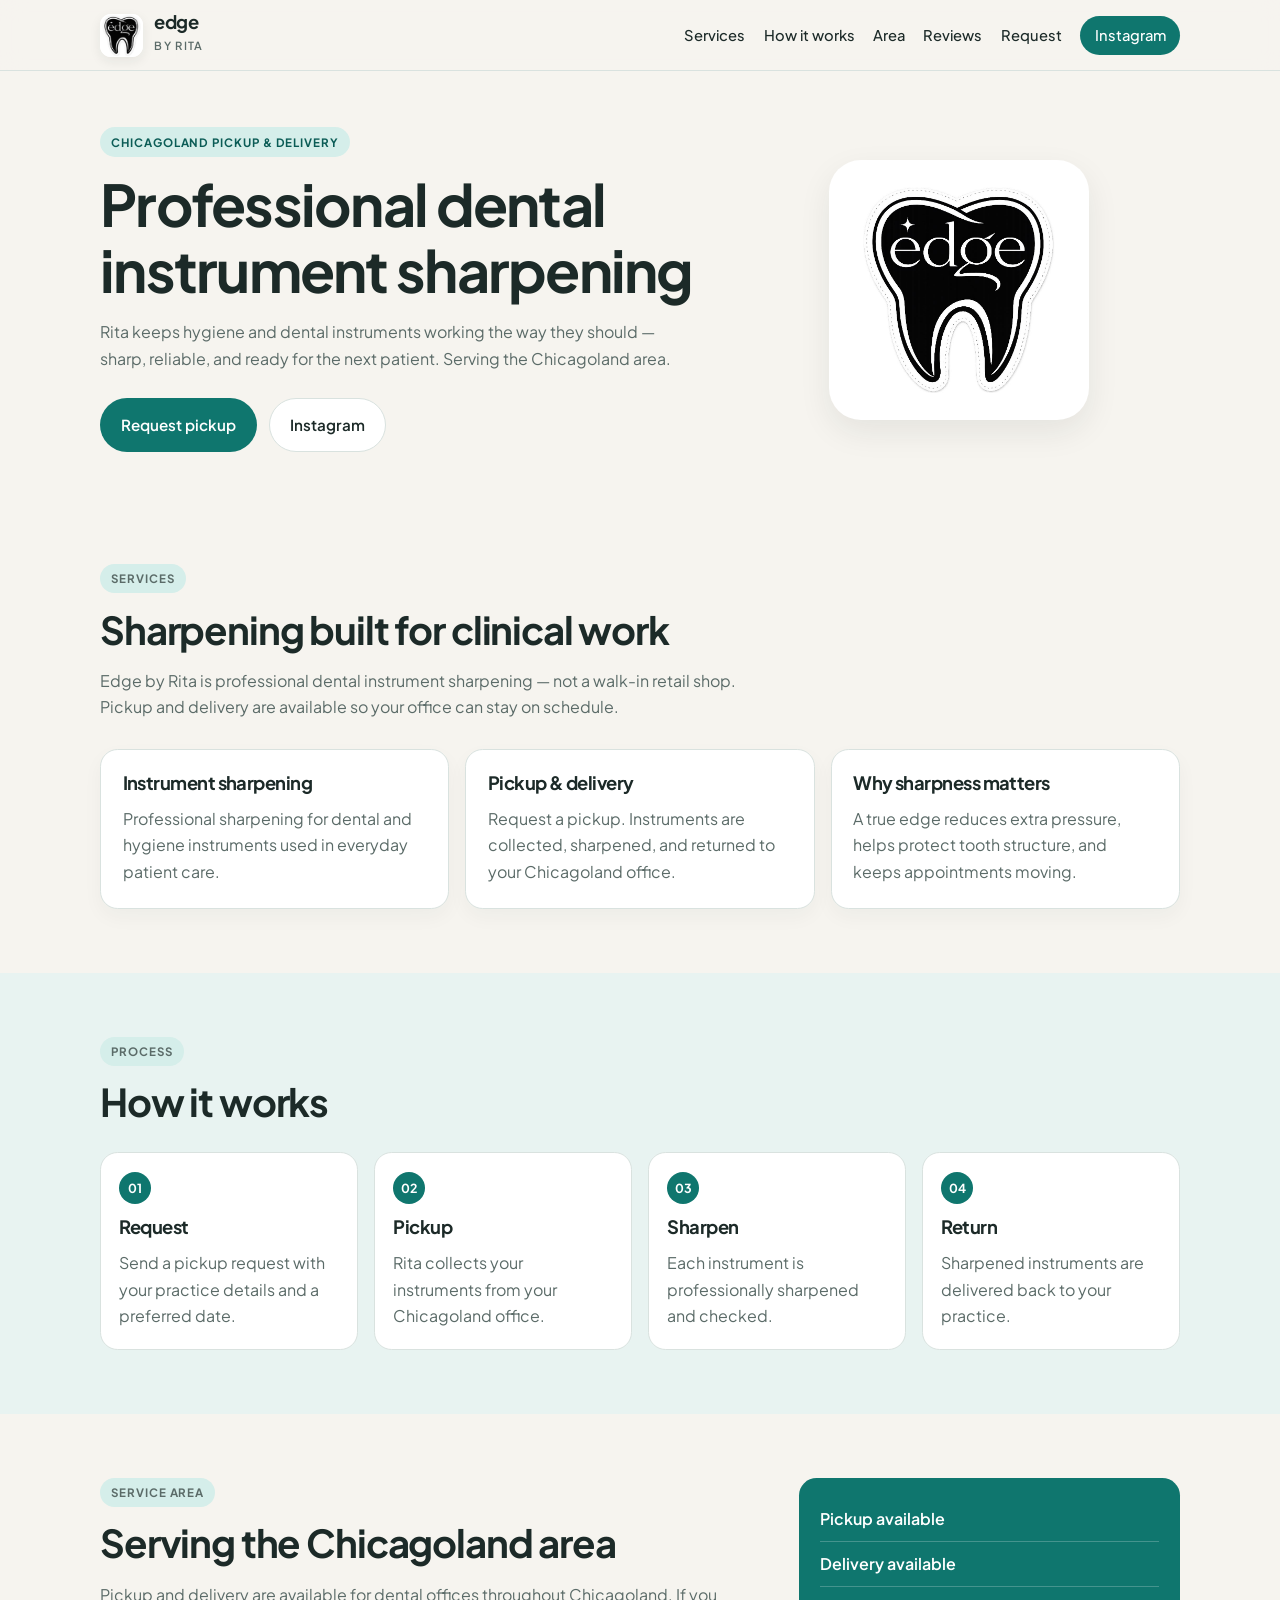
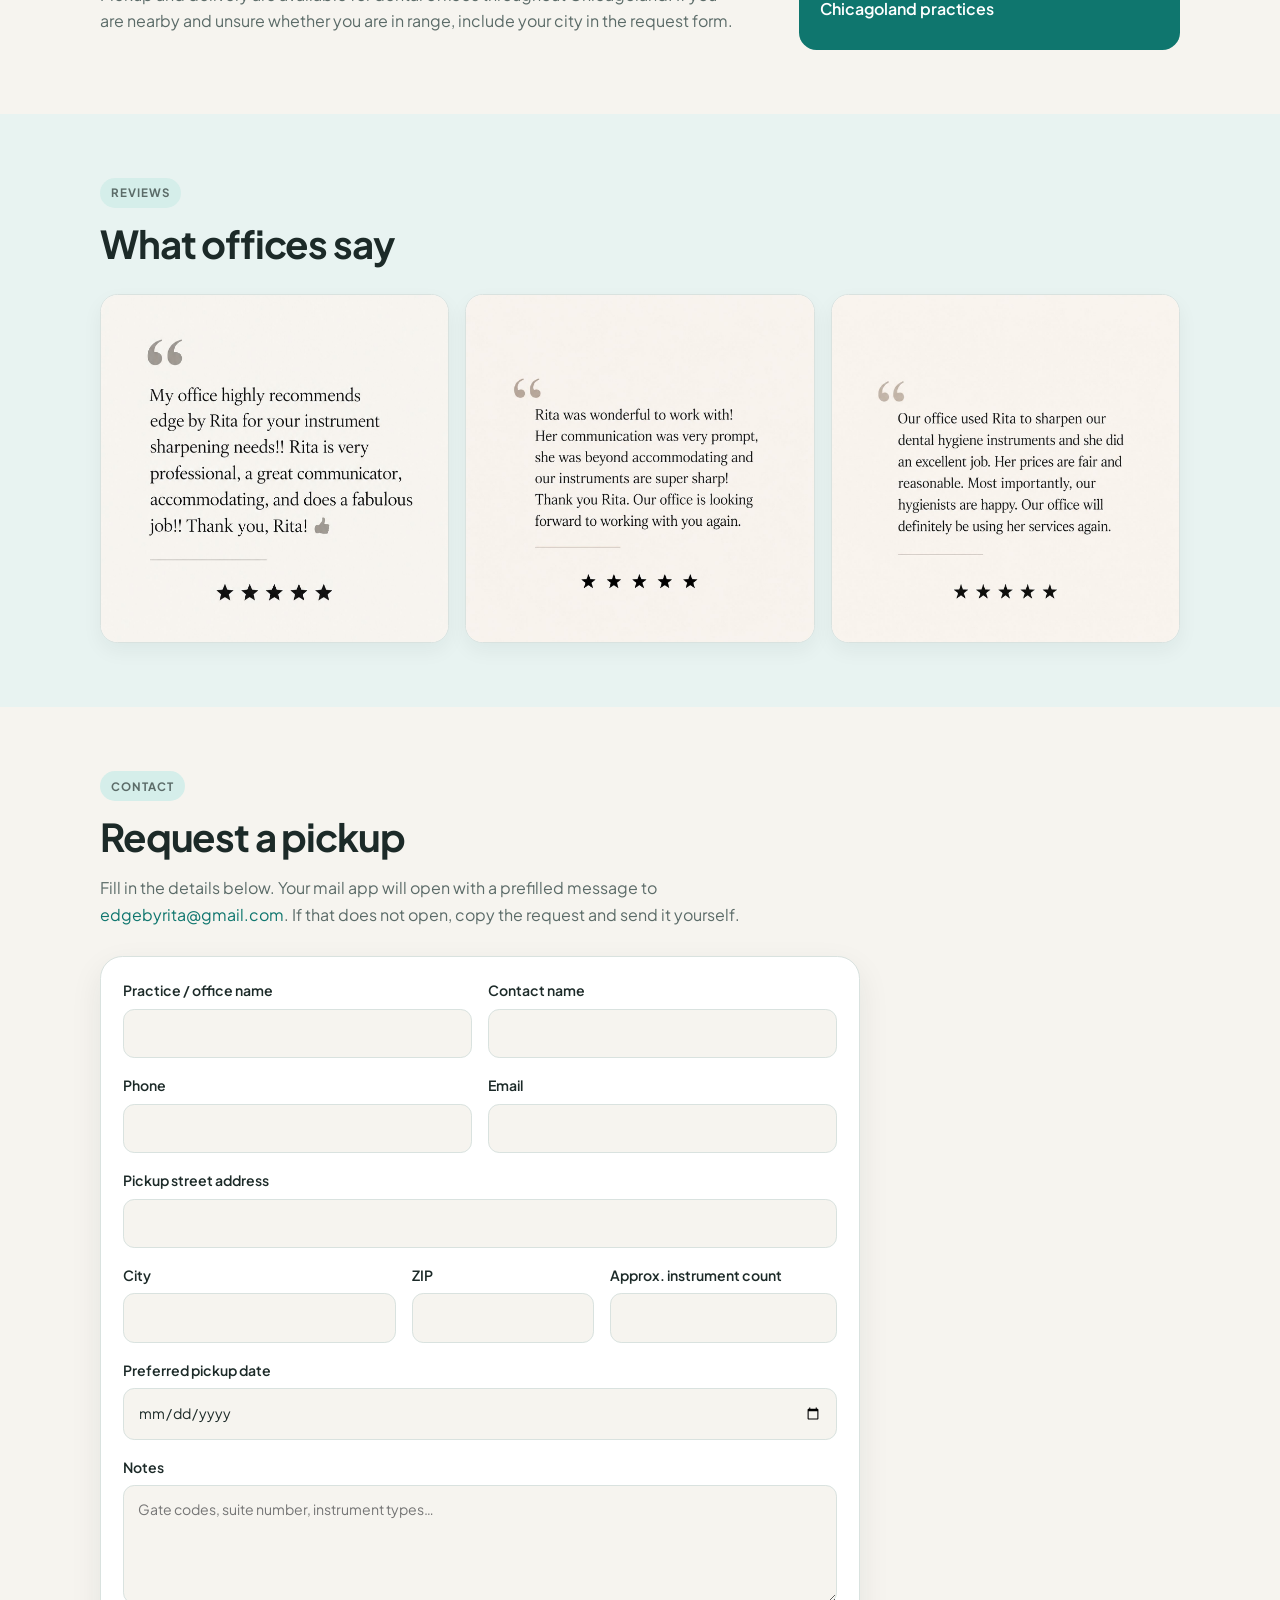
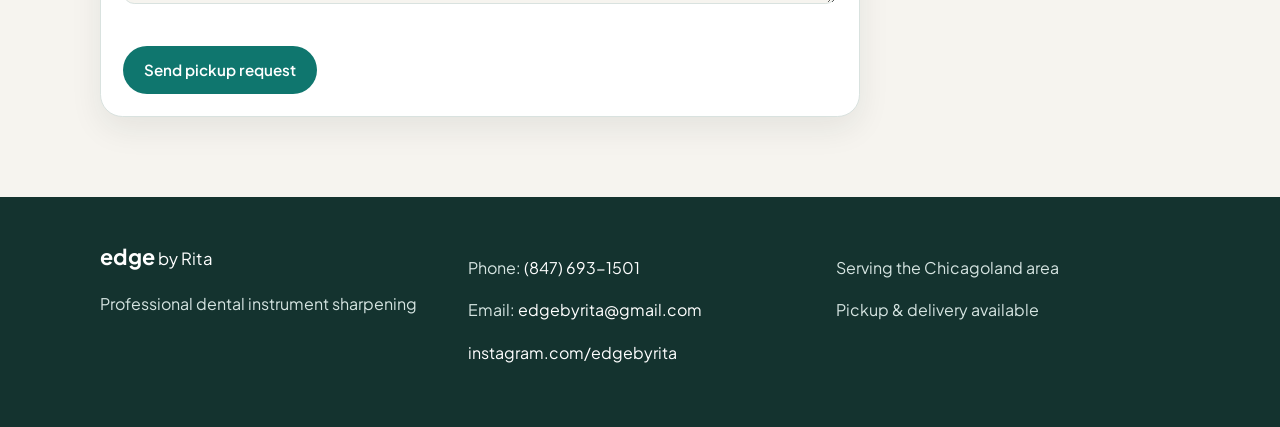
==== index.html @ f6e68519 "Add Edge by Rita marketing site with pickup request form. Co-authored-by: Cursor <cursoragent@cursor" ====
<!DOCTYPE html>
<html lang="en">
<head>
  <meta charset="UTF-8">
  <meta name="viewport" content="width=device-width, initial-scale=1.0">
  <title>Edge by Rita | Dental Instrument Sharpening — Chicagoland</title>
  <meta name="description" content="Professional dental instrument sharpening with pickup and delivery. Serving the Chicagoland area. Request a pickup from Edge by Rita.">
  <link rel="icon" href="assets/logo.png" type="image/png">
  <link rel="preconnect" href="https://fonts.googleapis.com">
  <link rel="preconnect" href="https://fonts.gstatic.com" crossorigin>
  <link href="https://fonts.googleapis.com/css2?family=Plus+Jakarta+Sans:wght@400;500;600;700&display=swap" rel="stylesheet">
  <link rel="stylesheet" href="styles.css">
</head>
<body>
  <a class="skip-link" href="#main">Skip to content</a>

  <header class="site-header" id="top">
    <div class="header-inner">
      <a class="brand" href="#top">
        <img src="assets/logo.png" alt="Edge by Rita logo">
        <span>
          <strong>edge</strong>
          <em>by Rita</em>
        </span>
      </a>
      <button class="nav-toggle" type="button" aria-expanded="false" aria-controls="site-nav" aria-label="Open menu">
        <span></span>
        <span></span>
        <span></span>
      </button>
      <nav class="site-nav" id="site-nav" aria-label="Primary">
        <a href="#services">Services</a>
        <a href="#how">How it works</a>
        <a href="#area">Area</a>
        <a href="#reviews">Reviews</a>
        <a href="#request">Request</a>
        <a class="nav-instagram" href="https://www.instagram.com/edgebyrita" target="_blank" rel="noopener noreferrer">Instagram</a>
      </nav>
    </div>
  </header>

  <main id="main">
    <section class="hero">
      <div class="hero-copy">
        <p class="eyebrow">Chicagoland pickup &amp; delivery</p>
        <h1>Professional dental instrument sharpening</h1>
        <p class="lede">Rita keeps hygiene and dental instruments working the way they should — sharp, reliable, and ready for the next patient. Serving the Chicagoland area.</p>
        <div class="hero-actions">
          <a class="btn btn-primary" href="#request">Request pickup</a>
          <a class="btn btn-ghost" href="https://www.instagram.com/edgebyrita" target="_blank" rel="noopener noreferrer">Instagram</a>
        </div>
      </div>
      <div class="hero-visual">
        <img src="assets/logo.png" alt="Edge by Rita tooth logo">
      </div>
    </section>

    <section class="section" id="services">
      <div class="section-head">
        <p class="eyebrow">Services</p>
        <h2>Sharpening built for clinical work</h2>
        <p>Edge by Rita is professional dental instrument sharpening — not a walk-in retail shop. Pickup and delivery are available so your office can stay on schedule.</p>
      </div>
      <div class="card-grid">
        <article class="card">
          <h3>Instrument sharpening</h3>
          <p>Professional sharpening for dental and hygiene instruments used in everyday patient care.</p>
        </article>
        <article class="card">
          <h3>Pickup &amp; delivery</h3>
          <p>Request a pickup. Instruments are collected, sharpened, and returned to your Chicagoland office.</p>
        </article>
        <article class="card">
          <h3>Why sharpness matters</h3>
          <p>A true edge reduces extra pressure, helps protect tooth structure, and keeps appointments moving.</p>
        </article>
      </div>
    </section>

    <section class="section section-alt" id="how">
      <div class="section-head">
        <p class="eyebrow">Process</p>
        <h2>How it works</h2>
      </div>
      <ol class="steps">
        <li>
          <span>01</span>
          <h3>Request</h3>
          <p>Send a pickup request with your practice details and a preferred date.</p>
        </li>
        <li>
          <span>02</span>
          <h3>Pickup</h3>
          <p>Rita collects your instruments from your Chicagoland office.</p>
        </li>
        <li>
          <span>03</span>
          <h3>Sharpen</h3>
          <p>Each instrument is professionally sharpened and checked.</p>
        </li>
        <li>
          <span>04</span>
          <h3>Return</h3>
          <p>Sharpened instruments are delivered back to your practice.</p>
        </li>
      </ol>
    </section>

    <section class="section" id="area">
      <div class="split">
        <div>
          <p class="eyebrow">Service area</p>
          <h2>Serving the Chicagoland area</h2>
          <p>Pickup and delivery are available for dental offices throughout Chicagoland. If you are nearby and unsure whether you are in range, include your city in the request form.</p>
        </div>
        <ul class="area-list">
          <li>Pickup available</li>
          <li>Delivery available</li>
          <li>Chicagoland practices</li>
        </ul>
      </div>
    </section>

    <section class="section section-alt" id="reviews">
      <div class="section-head">
        <p class="eyebrow">Reviews</p>
        <h2>What offices say</h2>
      </div>
      <div class="review-grid">
        <a class="review-card" href="https://www.instagram.com/p/DdElooFuRAt/" target="_blank" rel="noopener noreferrer">
          <img src="assets/reviews/review-1.jpg" alt="Five-star review: My office highly recommends edge by Rita for instrument sharpening. Rita is professional, a great communicator, accommodating, and does a fabulous job.">
        </a>
        <a class="review-card" href="https://www.instagram.com/p/Dcvrr5fOYHe/" target="_blank" rel="noopener noreferrer">
          <img src="assets/reviews/review-2.jpg" alt="Five-star review: Rita was wonderful to work with. Communication was prompt, she was beyond accommodating, and our instruments are super sharp.">
        </a>
        <a class="review-card" href="https://www.instagram.com/p/DcoDcHaugsU/" target="_blank" rel="noopener noreferrer">
          <img src="assets/reviews/review-3.jpg" alt="Five-star review: Our office used Rita to sharpen dental hygiene instruments. Excellent job, fair prices, and our hygienists are happy.">
        </a>
      </div>
    </section>

    <section class="section" id="request">
      <div class="section-head">
        <p class="eyebrow">Contact</p>
        <h2>Request a pickup</h2>
        <p>Fill in the details below. Your mail app will open with a prefilled message to <a href="mailto:edgebyrita@gmail.com">edgebyrita@gmail.com</a>. If that does not open, copy the request and send it yourself.</p>
      </div>

      <form class="pickup-form" id="pickup-form" novalidate>
        <div class="form-row">
          <label>
            Practice / office name
            <input type="text" name="practice" autocomplete="organization" required>
          </label>
          <label>
            Contact name
            <input type="text" name="contact" autocomplete="name" required>
          </label>
        </div>
        <div class="form-row">
          <label>
            Phone
            <input type="tel" name="phone" autocomplete="tel" required>
          </label>
          <label>
            Email
            <input type="email" name="email" autocomplete="email" required>
          </label>
        </div>
        <label>
          Pickup street address
          <input type="text" name="street" autocomplete="street-address" required>
        </label>
        <div class="form-row form-row-3">
          <label>
            City
            <input type="text" name="city" autocomplete="address-level2" required>
          </label>
          <label>
            ZIP
            <input type="text" name="zip" autocomplete="postal-code" required>
          </label>
          <label>
            Approx. instrument count
            <input type="number" name="count" min="1" step="1" required>
          </label>
        </div>
        <label>
          Preferred pickup date
          <input type="date" name="date" required>
        </label>
        <label>
          Notes
          <textarea name="notes" rows="4" placeholder="Gate codes, suite number, instrument types…"></textarea>
        </label>
        <p class="form-error" id="form-error" hidden></p>
        <div class="form-actions">
          <button class="btn btn-primary" type="submit">Send pickup request</button>
          <button class="btn btn-ghost" type="button" id="copy-details" hidden>Copy request details</button>
        </div>
        <p class="form-success" id="form-success" hidden role="status"></p>
      </form>
    </section>
  </main>

  <footer class="site-footer">
    <div class="footer-inner">
      <div>
        <p class="brand-foot"><strong>edge</strong> by Rita</p>
        <p>Professional dental instrument sharpening</p>
      </div>
      <div>
        <p>Phone: <a href="tel:+18476931501">(847) 693-1501</a></p>
        <p>Email: <a href="mailto:edgebyrita@gmail.com">edgebyrita@gmail.com</a></p>
        <p><a href="https://www.instagram.com/edgebyrita" target="_blank" rel="noopener noreferrer">instagram.com/edgebyrita</a></p>
      </div>
      <div>
        <p>Serving the Chicagoland area</p>
        <p>Pickup &amp; delivery available</p>
      </div>
    </div>
  </footer>

  <script src="script.js"></script>
</body>
</html>
---- styles.css ----
:root {
  --bg: #f6f4ef;
  --bg-card: #ffffff;
  --bg-tint: #e8f3f1;
  --ink: #1c2a28;
  --muted: #5b6b68;
  --accent: #0f766e;
  --accent-dark: #0b5c56;
  --accent-soft: #d5eeea;
  --line: #d9e2df;
  --danger: #b42318;
  --ok: #17663a;
  --shadow: 0 12px 32px rgba(28, 42, 40, 0.08);
  --radius: 1.1rem;
  --sans: "Plus Jakarta Sans", system-ui, sans-serif;
}

*,
*::before,
*::after {
  box-sizing: border-box;
}

html {
  scroll-behavior: smooth;
}

body {
  margin: 0;
  background: var(--bg);
  color: var(--ink);
  font-family: var(--sans);
  font-weight: 400;
  line-height: 1.65;
}

img {
  max-width: 100%;
  display: block;
}

a {
  color: var(--accent);
  text-decoration: none;
}

a:hover {
  text-decoration: underline;
}

.skip-link {
  position: absolute;
  left: 1rem;
  top: -3rem;
  background: var(--accent);
  color: #fff;
  padding: 0.5rem 0.75rem;
  z-index: 100;
  border-radius: 0.4rem;
}

.skip-link:focus {
  top: 1rem;
}

.site-header {
  position: sticky;
  top: 0;
  z-index: 20;
  background: rgba(246, 244, 239, 0.92);
  backdrop-filter: blur(12px);
  border-bottom: 1px solid var(--line);
}

.header-inner,
.section,
.hero,
.footer-inner {
  width: min(1080px, calc(100% - 2rem));
  margin-inline: auto;
}

.header-inner {
  display: flex;
  align-items: center;
  justify-content: space-between;
  gap: 1rem;
  min-height: 4.4rem;
}

.brand {
  display: flex;
  align-items: center;
  gap: 0.7rem;
  color: var(--ink);
  text-decoration: none;
}

.brand img {
  width: 2.7rem;
  height: 2.7rem;
  object-fit: contain;
  background: #fff;
  border-radius: 0.7rem;
  box-shadow: 0 4px 12px rgba(28, 42, 40, 0.08);
}

.brand strong {
  font-size: 1.15rem;
  font-weight: 700;
  display: block;
  line-height: 1;
  letter-spacing: -0.03em;
}

.brand em {
  font-style: normal;
  font-size: 0.7rem;
  letter-spacing: 0.12em;
  text-transform: uppercase;
  color: var(--muted);
  font-weight: 600;
}

.site-nav {
  display: flex;
  align-items: center;
  gap: 1.15rem;
}

.site-nav a {
  color: var(--ink);
  font-size: 0.92rem;
  font-weight: 500;
}

.nav-instagram {
  background: var(--accent);
  color: #fff !important;
  padding: 0.45rem 0.9rem;
  border-radius: 999px;
}

.nav-instagram:hover {
  background: var(--accent-dark);
  text-decoration: none;
}

.nav-toggle {
  display: none;
  width: 2.5rem;
  height: 2.5rem;
  border: 1px solid var(--line);
  background: var(--bg-card);
  border-radius: 0.6rem;
  padding: 0.55rem;
  flex-direction: column;
  justify-content: space-between;
}

.nav-toggle span {
  display: block;
  height: 2px;
  background: var(--ink);
  border-radius: 2px;
}

.hero {
  display: grid;
  grid-template-columns: 1.15fr 0.85fr;
  gap: 2.5rem;
  align-items: center;
  padding: 3.5rem 0 3rem;
}

.eyebrow {
  display: inline-block;
  color: var(--accent-dark);
  background: var(--accent-soft);
  letter-spacing: 0.08em;
  text-transform: uppercase;
  font-size: 0.72rem;
  font-weight: 700;
  margin: 0 0 0.9rem;
  padding: 0.32rem 0.7rem;
  border-radius: 999px;
}

h1,
h2,
h3 {
  font-weight: 700;
  line-height: 1.15;
  letter-spacing: -0.03em;
  margin: 0 0 0.8rem;
}

h1 {
  font-size: clamp(2.2rem, 4.6vw, 3.6rem);
}

h2 {
  font-size: clamp(1.7rem, 3vw, 2.4rem);
}

h3 {
  font-size: 1.15rem;
}

.lede,
.section p {
  color: var(--muted);
  max-width: 40rem;
}

.hero-actions,
.form-actions {
  display: flex;
  flex-wrap: wrap;
  gap: 0.75rem;
  margin-top: 1.6rem;
}

[hidden] {
  display: none !important;
}

.btn {
  display: inline-flex;
  align-items: center;
  justify-content: center;
  padding: 0.85rem 1.25rem;
  border-radius: 999px;
  border: 1px solid transparent;
  font-family: var(--sans);
  font-size: 0.95rem;
  font-weight: 600;
  cursor: pointer;
  text-decoration: none;
}

.btn:hover {
  text-decoration: none;
}

.btn-primary {
  background: var(--accent);
  color: #fff;
}

.btn-primary:hover {
  background: var(--accent-dark);
}

.btn-ghost {
  background: #fff;
  color: var(--ink);
  border-color: var(--line);
}

.btn-ghost:hover {
  border-color: var(--accent);
}

.hero-visual {
  justify-self: center;
}

.hero-visual img {
  width: min(260px, 64vw);
  margin-inline: auto;
  object-fit: contain;
  background: #fff;
  border-radius: 2rem;
  box-shadow: var(--shadow);
  padding: 1.25rem;
}

.section {
  padding: 4rem 0;
  scroll-margin-top: 5rem;
}

.section-alt {
  background: var(--bg-tint);
  width: 100%;
  padding-inline: max(1rem, calc((100% - 1080px) / 2));
}

.section-head {
  margin-bottom: 1.75rem;
}

.card-grid {
  display: grid;
  grid-template-columns: repeat(3, 1fr);
  gap: 1rem;
}

.card {
  background: var(--bg-card);
  border: 1px solid var(--line);
  border-radius: var(--radius);
  padding: 1.4rem 1.35rem;
  box-shadow: 0 8px 20px rgba(28, 42, 40, 0.04);
}

.card p {
  margin: 0;
}

.steps {
  list-style: none;
  display: grid;
  grid-template-columns: repeat(4, 1fr);
  gap: 1rem;
  padding: 0;
  margin: 0;
}

.steps li {
  background: #fff;
  border: 1px solid var(--line);
  border-radius: var(--radius);
  padding: 1.2rem 1.15rem;
}

.steps span {
  display: inline-flex;
  align-items: center;
  justify-content: center;
  width: 2rem;
  height: 2rem;
  border-radius: 999px;
  background: var(--accent);
  color: #fff;
  font-size: 0.78rem;
  font-weight: 700;
  margin-bottom: 0.75rem;
}

.steps p {
  margin: 0;
}

.split {
  display: grid;
  grid-template-columns: 1.4fr 0.8fr;
  gap: 2rem;
  align-items: start;
}

.area-list {
  list-style: none;
  margin: 0;
  padding: 1.2rem 1.3rem;
  border-radius: var(--radius);
  background: var(--accent);
  color: #fff;
}

.area-list li {
  padding: 0.55rem 0;
  border-bottom: 1px solid rgba(255, 255, 255, 0.22);
  font-weight: 600;
}

.area-list li:last-child {
  border-bottom: 0;
}

.review-grid {
  display: grid;
  grid-template-columns: repeat(3, 1fr);
  gap: 1rem;
}

.review-card {
  display: block;
  background: #fff;
  border: 1px solid var(--line);
  border-radius: var(--radius);
  overflow: hidden;
  box-shadow: 0 8px 20px rgba(28, 42, 40, 0.05);
}

.review-card img {
  width: 100%;
  height: auto;
  aspect-ratio: 1;
  object-fit: cover;
}

.review-card:hover {
  outline: 2px solid var(--accent);
  text-decoration: none;
}

.pickup-form {
  display: grid;
  gap: 1rem;
  max-width: 760px;
  background: #fff;
  border: 1px solid var(--line);
  border-radius: 1.4rem;
  padding: 1.4rem;
  box-shadow: var(--shadow);
}

.form-row {
  display: grid;
  grid-template-columns: 1fr 1fr;
  gap: 1rem;
}

.form-row-3 {
  grid-template-columns: 1.2fr 0.8fr 1fr;
}

label {
  display: grid;
  gap: 0.4rem;
  font-size: 0.88rem;
  font-weight: 600;
  color: var(--ink);
}

input,
textarea {
  width: 100%;
  background: var(--bg);
  color: var(--ink);
  border: 1px solid var(--line);
  border-radius: 0.7rem;
  padding: 0.75rem 0.85rem;
  font: inherit;
  font-weight: 400;
}

input:focus,
textarea:focus {
  outline: 2px solid var(--accent);
  outline-offset: 1px;
  background: #fff;
}

input.invalid,
textarea.invalid {
  border-color: var(--danger);
}

.form-error {
  color: var(--danger);
  margin: 0;
}

.form-success {
  color: var(--ok);
  margin: 0.5rem 0 0;
  white-space: pre-wrap;
}

.site-footer {
  background: #14332f;
  color: #d5e4e1;
  padding: 2.6rem 0 2.8rem;
  margin-top: 1rem;
}

.footer-inner {
  display: grid;
  grid-template-columns: repeat(3, 1fr);
  gap: 1.5rem;
}

.footer-inner a {
  color: #fff;
}

.brand-foot {
  color: #fff;
  font-size: 1.05rem;
  margin-top: 0;
}

.brand-foot strong {
  font-size: 1.35rem;
}

@media (max-width: 860px) {
  .hero,
  .card-grid,
  .review-grid,
  .steps,
  .split,
  .footer-inner,
  .form-row,
  .form-row-3 {
    grid-template-columns: 1fr;
  }

  .nav-toggle {
    display: flex;
  }

  .site-nav {
    display: none;
    position: absolute;
    inset: 4.4rem 1rem auto;
    background: #fff;
    border: 1px solid var(--line);
    border-radius: 1rem;
    flex-direction: column;
    align-items: stretch;
    padding: 1rem;
    gap: 0.75rem;
    box-shadow: var(--shadow);
  }

  .site-nav.open {
    display: flex;
  }

  .hero {
    padding-top: 2.2rem;
  }

  .pickup-form {
    padding: 1rem;
  }
}
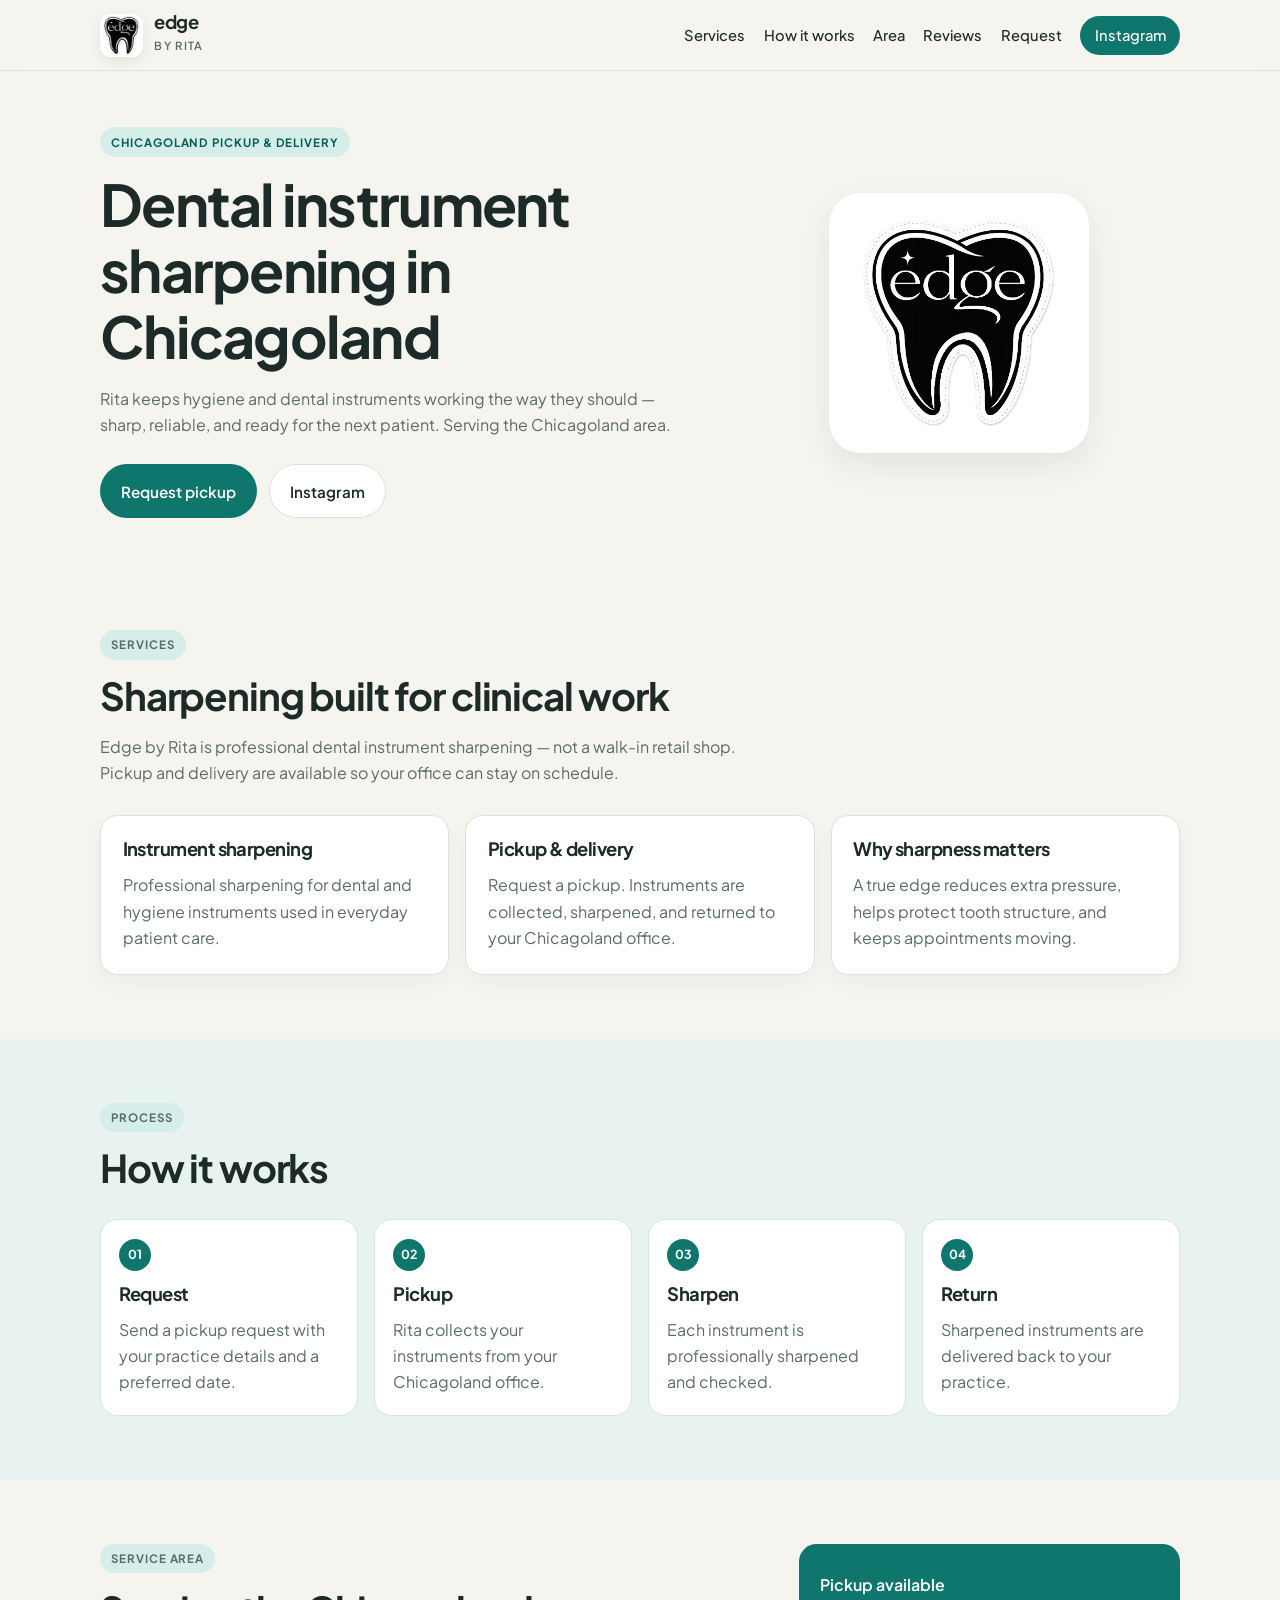
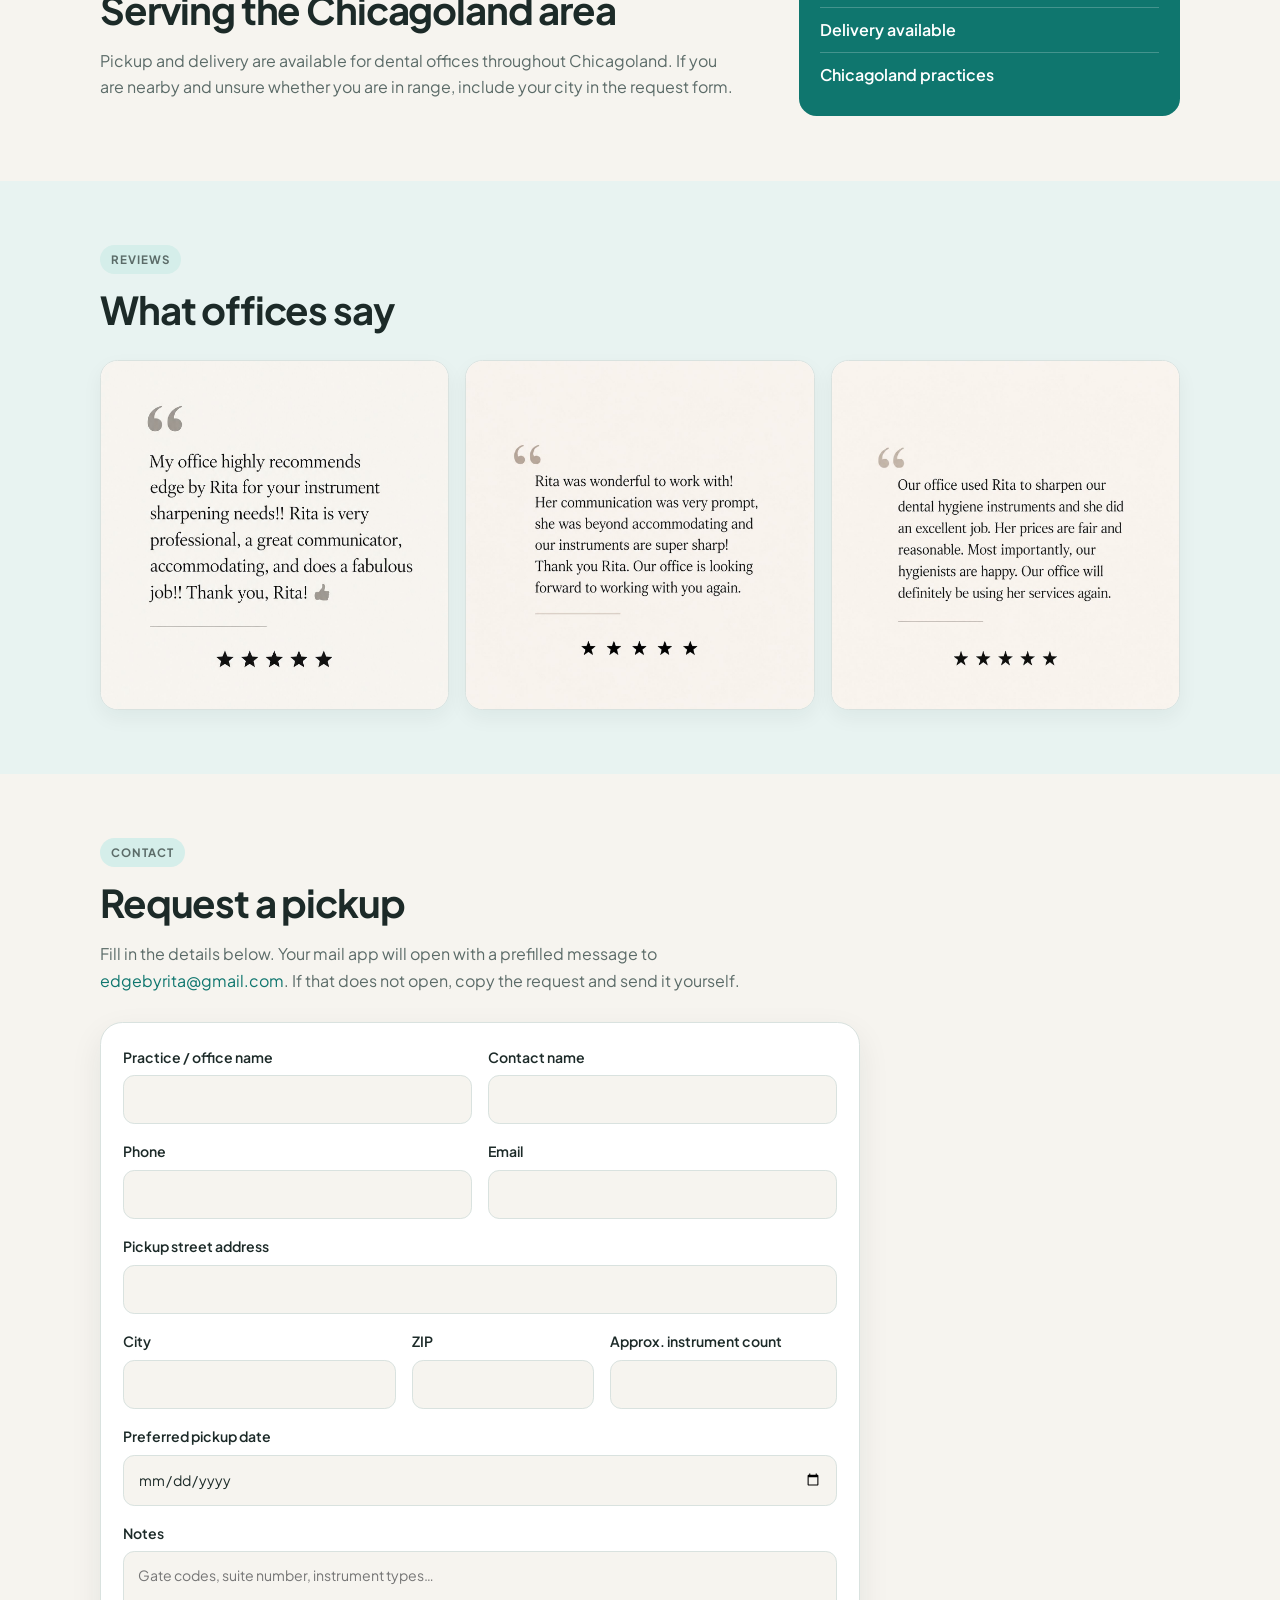
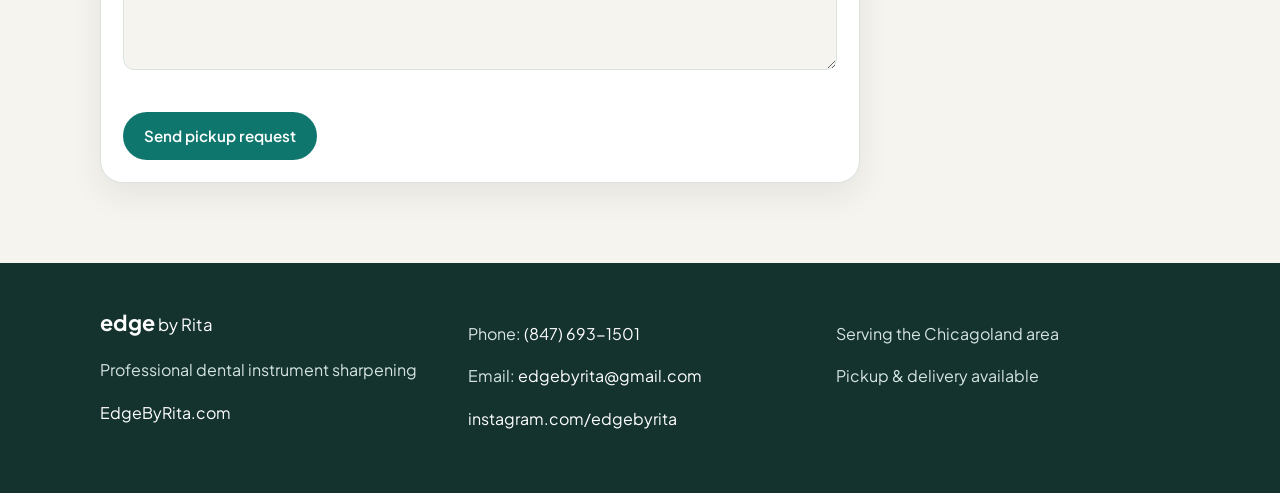
==== commit 1490a827: "Add SEO metadata, sitemap, and robots.txt for EdgeByRita.com. Co-authored-by: Cursor <cursoragent@cu" ====
--- a/index.html
+++ b/index.html
@@ -1,22 +1,104 @@
 <!DOCTYPE html>
-<html lang="en">
+<html lang="en-US">
 <head>
   <meta charset="UTF-8">
   <meta name="viewport" content="width=device-width, initial-scale=1.0">
-  <title>Edge by Rita | Dental Instrument Sharpening — Chicagoland</title>
-  <meta name="description" content="Professional dental instrument sharpening with pickup and delivery. Serving the Chicagoland area. Request a pickup from Edge by Rita.">
+  <title>Dental Instrument Sharpening in Chicagoland | Edge by Rita</title>
+  <meta name="description" content="Professional dental instrument sharpening with pickup and delivery for Chicagoland dental offices. Request a pickup from Edge by Rita at EdgeByRita.com.">
+  <meta name="robots" content="index, follow">
+  <meta name="author" content="Edge by Rita">
+  <meta name="geo.region" content="US-IL">
+  <meta name="geo.placename" content="Chicagoland">
+  <link rel="canonical" href="https://edgebyrita.com/">
   <link rel="icon" href="assets/logo.png" type="image/png">
+  <link rel="apple-touch-icon" href="assets/logo.png">
+  <meta name="theme-color" content="#0f766e">
+
+  <meta property="og:type" content="website">
+  <meta property="og:locale" content="en_US">
+  <meta property="og:site_name" content="Edge by Rita">
+  <meta property="og:url" content="https://edgebyrita.com/">
+  <meta property="og:title" content="Dental Instrument Sharpening in Chicagoland | Edge by Rita">
+  <meta property="og:description" content="Professional dental instrument sharpening with pickup and delivery for Chicagoland dental offices. Request a pickup from Edge by Rita.">
+  <meta property="og:image" content="https://edgebyrita.com/assets/logo.png">
+  <meta property="og:image:alt" content="Edge by Rita tooth logo">
+
+  <meta name="twitter:card" content="summary">
+  <meta name="twitter:title" content="Dental Instrument Sharpening in Chicagoland | Edge by Rita">
+  <meta name="twitter:description" content="Professional dental instrument sharpening with pickup and delivery for Chicagoland dental offices.">
+  <meta name="twitter:image" content="https://edgebyrita.com/assets/logo.png">
+
   <link rel="preconnect" href="https://fonts.googleapis.com">
   <link rel="preconnect" href="https://fonts.gstatic.com" crossorigin>
   <link href="https://fonts.googleapis.com/css2?family=Plus+Jakarta+Sans:wght@400;500;600;700&display=swap" rel="stylesheet">
   <link rel="stylesheet" href="styles.css">
+
+  <script type="application/ld+json">
+  {
+    "@context": "https://schema.org",
+    "@graph": [
+      {
+        "@type": ["LocalBusiness", "ProfessionalService"],
+        "@id": "https://edgebyrita.com/#business",
+        "name": "Edge by Rita",
+        "alternateName": ["EdgeByRita", "edge by Rita"],
+        "url": "https://edgebyrita.com/",
+        "image": "https://edgebyrita.com/assets/logo.png",
+        "logo": "https://edgebyrita.com/assets/logo.png",
+        "email": "edgebyrita@gmail.com",
+        "telephone": "+18476931501",
+        "description": "Professional dental instrument sharpening with pickup and delivery for dental offices in the Chicagoland area.",
+        "areaServed": {
+          "@type": "Place",
+          "name": "Chicagoland"
+        },
+        "serviceType": "Dental instrument sharpening",
+        "hasOfferCatalog": {
+          "@type": "OfferCatalog",
+          "name": "Services",
+          "itemListElement": [
+            {
+              "@type": "Offer",
+              "itemOffered": {
+                "@type": "Service",
+                "name": "Dental instrument sharpening",
+                "areaServed": "Chicagoland"
+              }
+            },
+            {
+              "@type": "Offer",
+              "itemOffered": {
+                "@type": "Service",
+                "name": "Pickup and delivery",
+                "areaServed": "Chicagoland"
+              }
+            }
+          ]
+        },
+        "sameAs": [
+          "https://www.instagram.com/edgebyrita"
+        ]
+      },
+      {
+        "@type": "WebSite",
+        "@id": "https://edgebyrita.com/#website",
+        "url": "https://edgebyrita.com/",
+        "name": "Edge by Rita",
+        "description": "Professional dental instrument sharpening with pickup and delivery in Chicagoland.",
+        "publisher": {
+          "@id": "https://edgebyrita.com/#business"
+        }
+      }
+    ]
+  }
+  </script>
 </head>
 <body>
   <a class="skip-link" href="#main">Skip to content</a>
 
   <header class="site-header" id="top">
     <div class="header-inner">
-      <a class="brand" href="#top">
+      <a class="brand" href="https://edgebyrita.com/">
         <img src="assets/logo.png" alt="Edge by Rita logo">
         <span>
           <strong>edge</strong>
@@ -43,7 +125,7 @@
     <section class="hero">
       <div class="hero-copy">
         <p class="eyebrow">Chicagoland pickup &amp; delivery</p>
-        <h1>Professional dental instrument sharpening</h1>
+        <h1>Dental instrument sharpening in Chicagoland</h1>
         <p class="lede">Rita keeps hygiene and dental instruments working the way they should — sharp, reliable, and ready for the next patient. Serving the Chicagoland area.</p>
         <div class="hero-actions">
           <a class="btn btn-primary" href="#request">Request pickup</a>
@@ -208,6 +290,7 @@
       <div>
         <p class="brand-foot"><strong>edge</strong> by Rita</p>
         <p>Professional dental instrument sharpening</p>
+        <p><a href="https://edgebyrita.com/">EdgeByRita.com</a></p>
       </div>
       <div>
         <p>Phone: <a href="tel:+18476931501">(847) 693-1501</a></p>
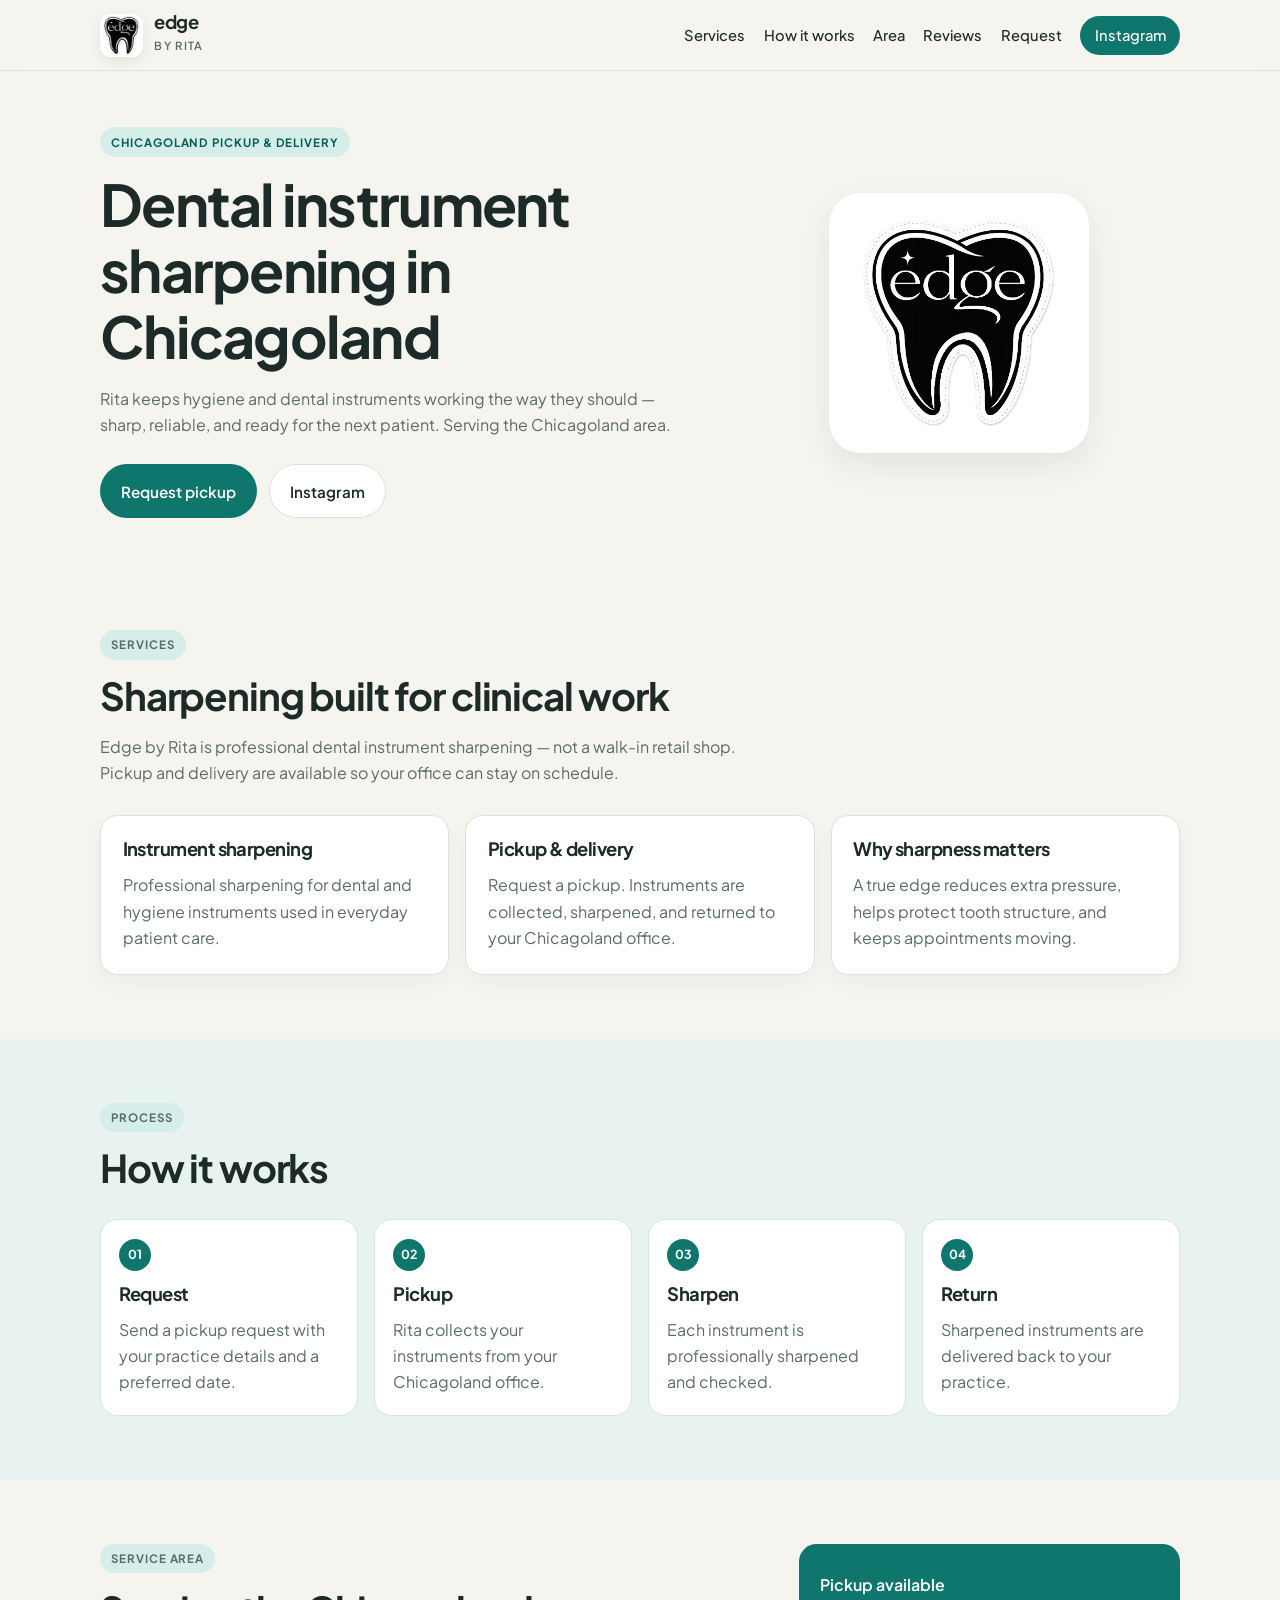
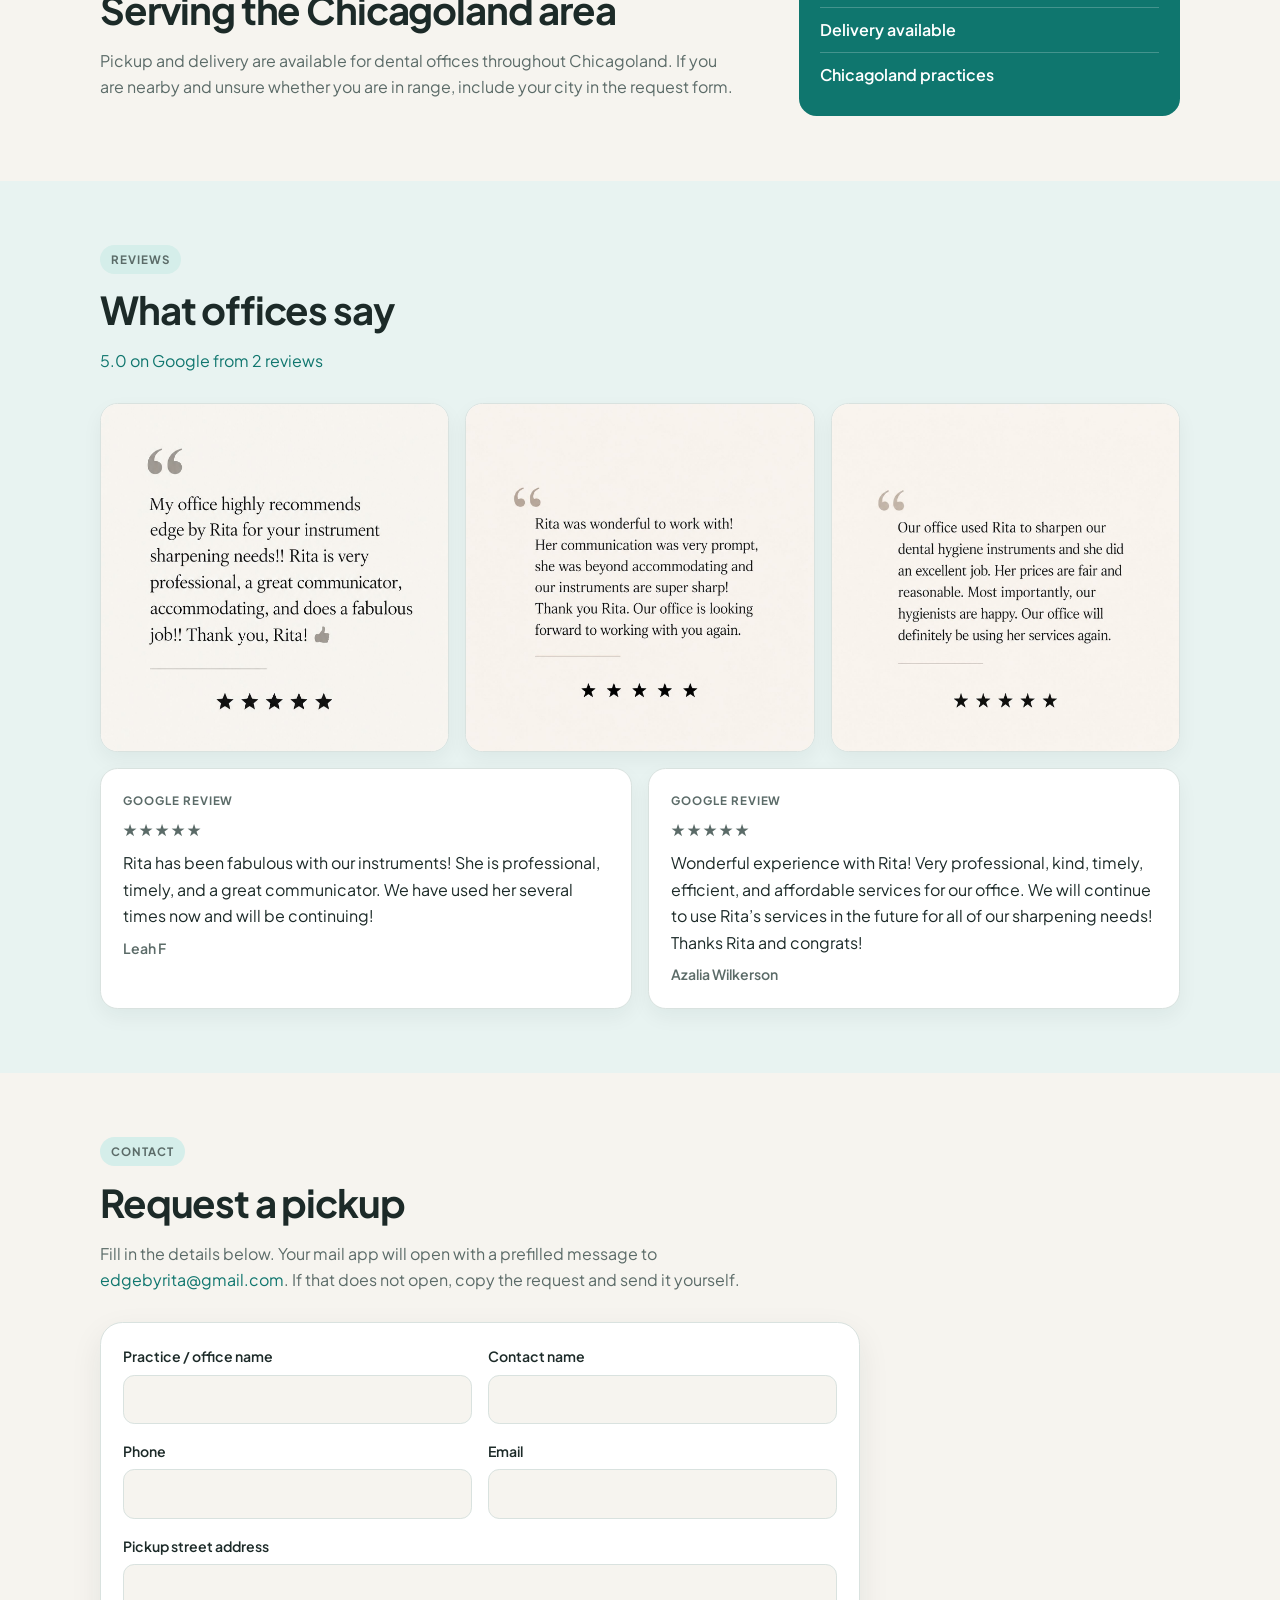
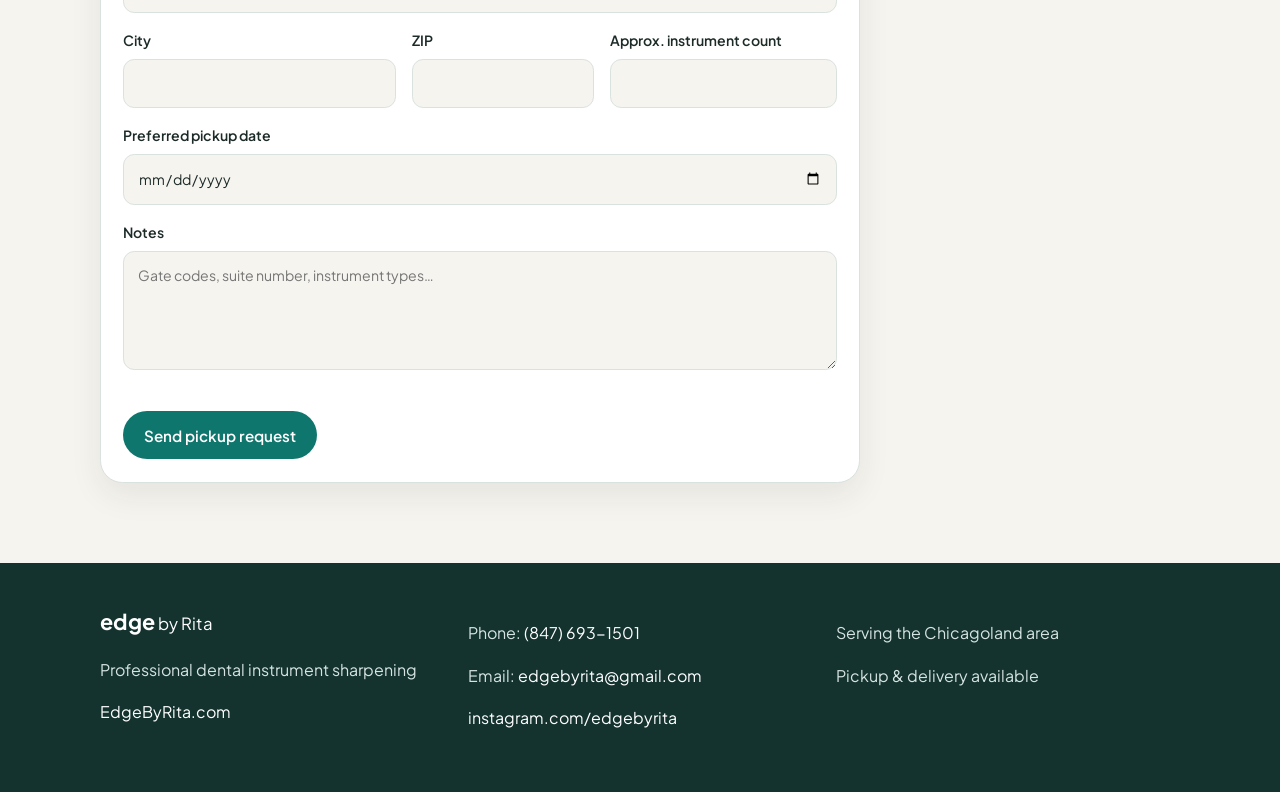
==== commit aa2c1100: "Add Google reviews from the Edge by Rita Maps listing. Co-authored-by: Cursor <cursoragent@cursor.co" ====
--- a/index.html
+++ b/index.html
@@ -75,8 +75,15 @@
             }
           ]
         },
+        "aggregateRating": {
+          "@type": "AggregateRating",
+          "ratingValue": "5",
+          "reviewCount": "2",
+          "bestRating": "5"
+        },
         "sameAs": [
-          "https://www.instagram.com/edgebyrita"
+          "https://www.instagram.com/edgebyrita",
+          "https://www.google.com/maps/place/edge+by+Rita,+RDH/data=!4m6!3m5!1s0x2efa49cb573bfdf1:0x58c550981ed3482b!8m2!3d41.8951115!4d-87.9437905!16s%2Fg%2F11ntdrzx_3"
         ]
       },
       {
@@ -207,6 +214,7 @@
       <div class="section-head">
         <p class="eyebrow">Reviews</p>
         <h2>What offices say</h2>
+        <p><a href="https://www.google.com/maps/place/edge+by+Rita,+RDH/data=!4m6!3m5!1s0x2efa49cb573bfdf1:0x58c550981ed3482b!8m2!3d41.8951115!4d-87.9437905!16s%2Fg%2F11ntdrzx_3" target="_blank" rel="noopener noreferrer">5.0 on Google from 2 reviews</a></p>
       </div>
       <div class="review-grid">
         <a class="review-card" href="https://www.instagram.com/p/DdElooFuRAt/" target="_blank" rel="noopener noreferrer">
@@ -217,6 +225,24 @@
         </a>
         <a class="review-card" href="https://www.instagram.com/p/DcoDcHaugsU/" target="_blank" rel="noopener noreferrer">
           <img src="assets/reviews/review-3.jpg" alt="Five-star review: Our office used Rita to sharpen dental hygiene instruments. Excellent job, fair prices, and our hygienists are happy.">
+        </a>
+      </div>
+      <div class="google-reviews">
+        <a class="google-review" href="https://www.google.com/maps/place/edge+by+Rita,+RDH/data=!4m6!3m5!1s0x2efa49cb573bfdf1:0x58c550981ed3482b!8m2!3d41.8951115!4d-87.9437905!16s%2Fg%2F11ntdrzx_3" target="_blank" rel="noopener noreferrer">
+          <p class="google-badge">Google review</p>
+          <p class="stars" aria-label="5 out of 5 stars">★★★★★</p>
+          <blockquote>
+            <p>Rita has been fabulous with our instruments! She is professional, timely, and a great communicator. We have used her several times now and will be continuing!</p>
+          </blockquote>
+          <footer>Leah F</footer>
+        </a>
+        <a class="google-review" href="https://www.google.com/maps/place/edge+by+Rita,+RDH/data=!4m6!3m5!1s0x2efa49cb573bfdf1:0x58c550981ed3482b!8m2!3d41.8951115!4d-87.9437905!16s%2Fg%2F11ntdrzx_3" target="_blank" rel="noopener noreferrer">
+          <p class="google-badge">Google review</p>
+          <p class="stars" aria-label="5 out of 5 stars">★★★★★</p>
+          <blockquote>
+            <p>Wonderful experience with Rita! Very professional, kind, timely, efficient, and affordable services for our office. We will continue to use Rita’s services in the future for all of our sharpening needs! Thanks Rita and congrats!</p>
+          </blockquote>
+          <footer>Azalia Wilkerson</footer>
         </a>
       </div>
     </section>
--- a/styles.css
+++ b/styles.css
@@ -396,6 +396,61 @@
   text-decoration: none;
 }
 
+.google-reviews {
+  display: grid;
+  grid-template-columns: 1fr 1fr;
+  gap: 1rem;
+  margin-top: 1rem;
+}
+
+.google-review {
+  display: grid;
+  align-content: start;
+  gap: 0.45rem;
+  background: #fff;
+  border: 1px solid var(--line);
+  border-radius: var(--radius);
+  padding: 1.35rem 1.4rem;
+  color: var(--ink);
+  box-shadow: 0 8px 20px rgba(28, 42, 40, 0.05);
+}
+
+.google-review:hover {
+  outline: 2px solid var(--accent);
+  text-decoration: none;
+}
+
+.google-badge {
+  margin: 0;
+  font-size: 0.72rem;
+  font-weight: 700;
+  letter-spacing: 0.08em;
+  text-transform: uppercase;
+  color: var(--accent-dark);
+}
+
+.stars {
+  margin: 0;
+  color: #d4a017;
+  letter-spacing: 0.12em;
+}
+
+.google-review blockquote {
+  margin: 0;
+}
+
+.google-review blockquote p {
+  margin: 0;
+  color: var(--ink);
+  max-width: none;
+}
+
+.google-review footer {
+  color: var(--muted);
+  font-size: 0.88rem;
+  font-weight: 600;
+}
+
 .pickup-form {
   display: grid;
   gap: 1rem;
@@ -491,6 +546,7 @@
   .hero,
   .card-grid,
   .review-grid,
+  .google-reviews,
   .steps,
   .split,
   .footer-inner,
